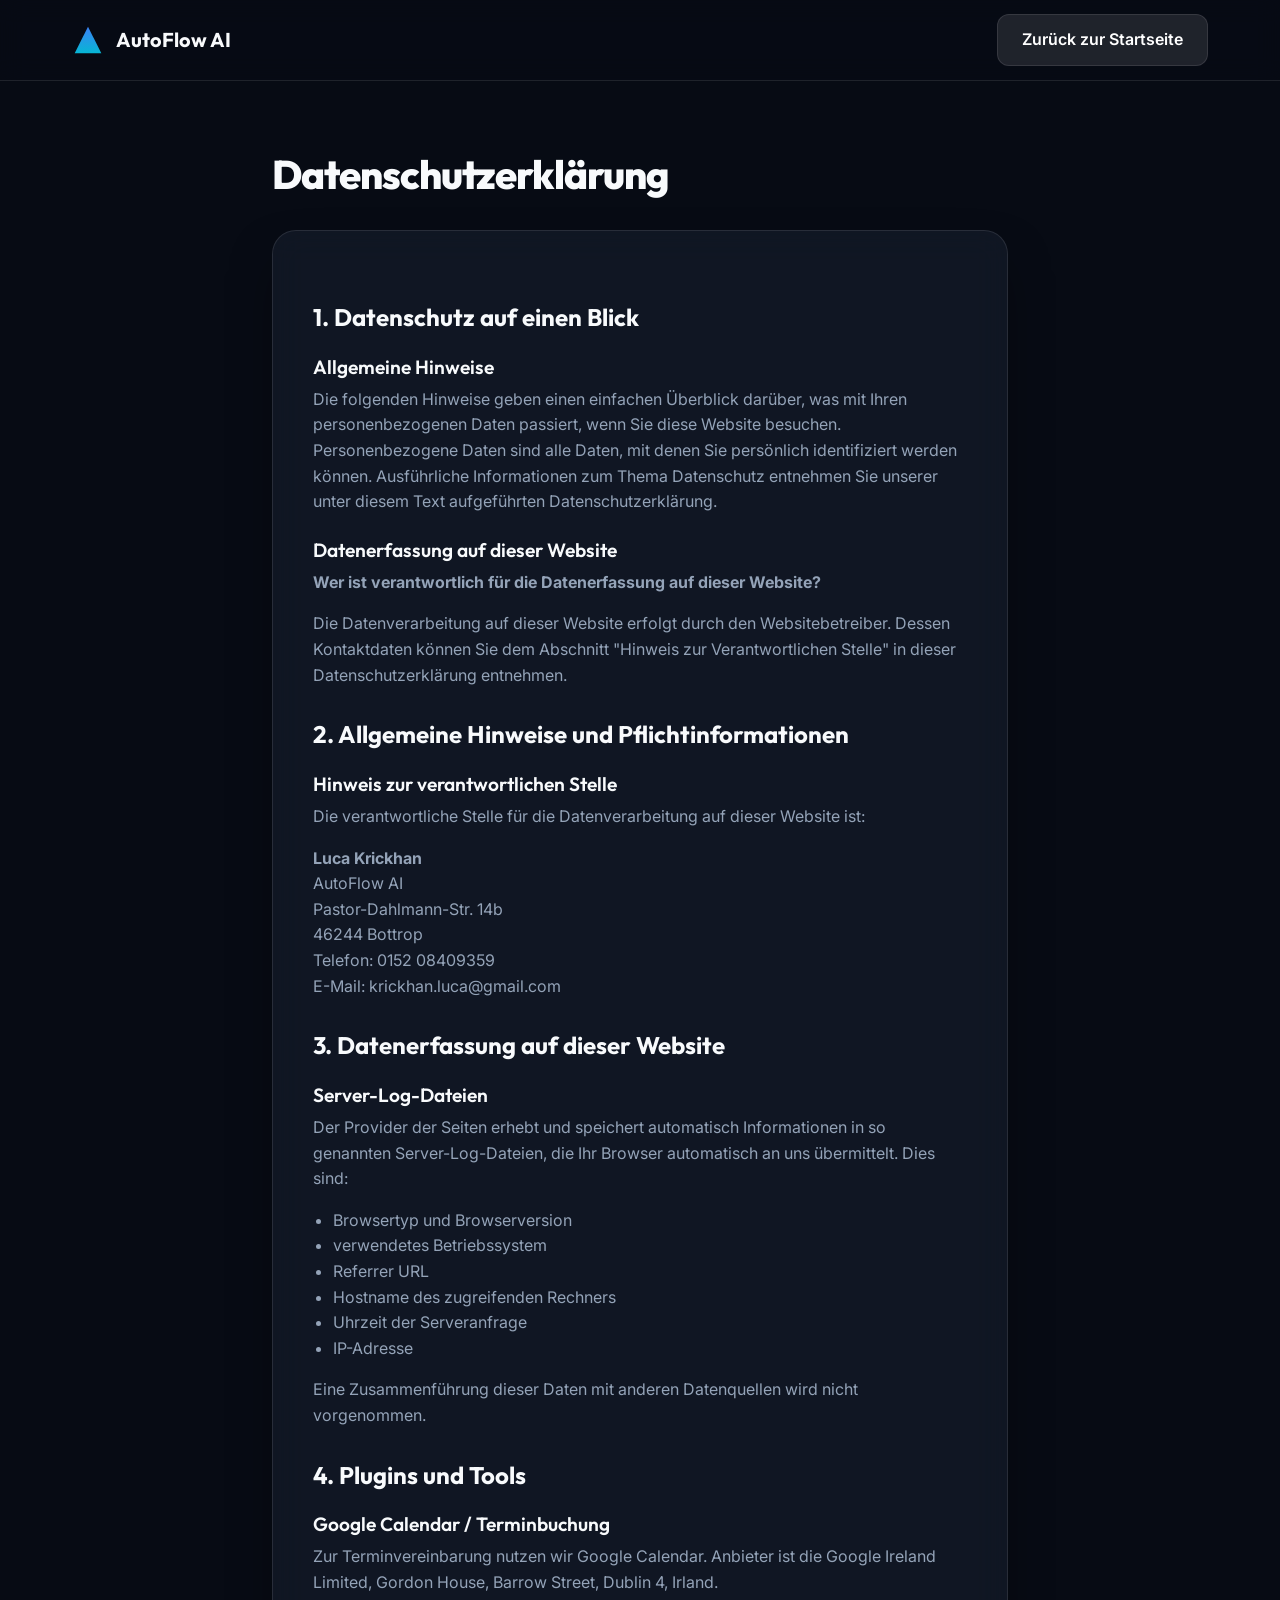
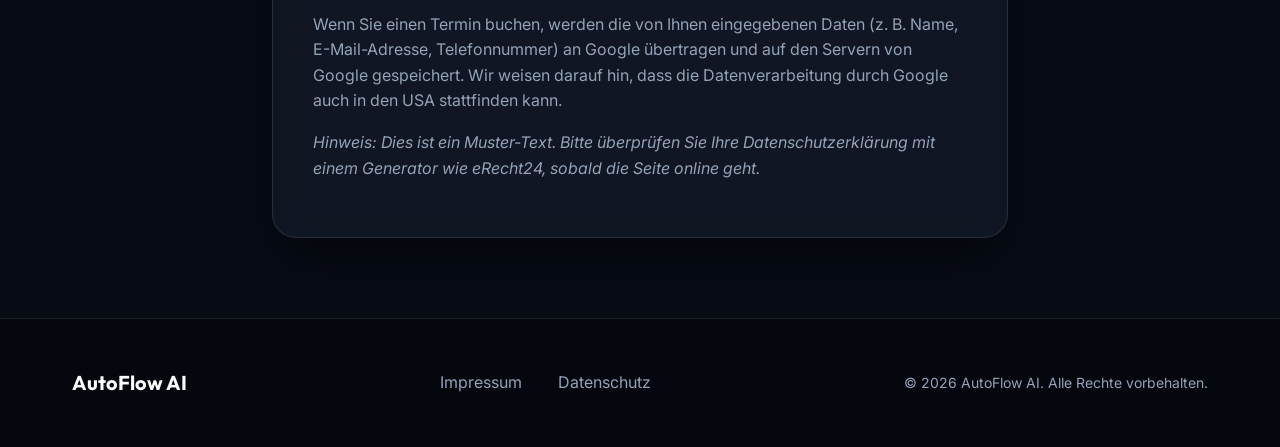
==== datenschutz.html @ 1776cad3 "SEO optimization and legal pages update" ====
<!DOCTYPE html>
<html lang="de">
<head>
    <meta charset="UTF-8">
    <meta name="viewport" content="width=device-width, initial-scale=1.0">
    <title>Datenschutzerklärung | AutoFlow AI</title>
    <link rel="preconnect" href="https://fonts.googleapis.com">
    <link rel="preconnect" href="https://fonts.gstatic.com" crossorigin>
    <link href="https://fonts.googleapis.com/css2?family=Inter:wght@300;400;500;600;700&family=Outfit:wght@400;600;800&display=swap" rel="stylesheet">
    <link rel="stylesheet" href="style.css">
    <style>
        .legal-content {
            padding-top: 150px;
            padding-bottom: 80px;
            max-width: 800px;
        }
        .legal-content h1 {
            font-size: 2.5rem;
            margin-bottom: 2rem;
        }
        .legal-content h2 {
            font-size: 1.5rem;
            margin-top: 2rem;
            margin-bottom: 1rem;
        }
        .legal-content h3 {
            font-size: 1.2rem;
            margin-top: 1.5rem;
            margin-bottom: 0.5rem;
        }
        .legal-content p, .legal-content ul {
            margin-bottom: 1rem;
            color: var(--text-muted);
        }
        .legal-content ul {
            padding-left: 20px;
        }
    </style>
</head>
<body>
    <header class="navbar">
        <div class="container nav-container">
            <div class="logo">
                <a href="index.html" style="text-decoration: none; color: inherit; display: flex; align-items: center; gap: 0.75rem;">
                    <svg width="32" height="32" viewBox="0 0 24 24" fill="none" xmlns="http://www.w3.org/2000/svg">
                        <path d="M12 2L2 22H22L12 2Z" fill="url(#paint0_linear)"/>
                        <defs>
                            <linearGradient id="paint0_linear" x1="12" y1="2" x2="12" y2="22" gradientUnits="userSpaceOnUse">
                                <stop stop-color="#3B82F6"/>
                                <stop offset="1" stop-color="#06B6D4"/>
                            </linearGradient>
                        </defs>
                    </svg>
                    <span>AutoFlow AI</span>
                </a>
            </div>
            <a href="index.html" class="btn btn-secondary">Zurück zur Startseite</a>
        </div>
    </header>

    <main class="container legal-content">
        <h1>Datenschutzerklärung</h1>

        <div class="glass-card">
            <h2>1. Datenschutz auf einen Blick</h2>
            <h3>Allgemeine Hinweise</h3>
            <p>Die folgenden Hinweise geben einen einfachen Überblick darüber, was mit Ihren personenbezogenen Daten passiert, wenn Sie diese Website besuchen. Personenbezogene Daten sind alle Daten, mit denen Sie persönlich identifiziert werden können. Ausführliche Informationen zum Thema Datenschutz entnehmen Sie unserer unter diesem Text aufgeführten Datenschutzerklärung.</p>
            
            <h3>Datenerfassung auf dieser Website</h3>
            <p><strong>Wer ist verantwortlich für die Datenerfassung auf dieser Website?</strong></p>
            <p>Die Datenverarbeitung auf dieser Website erfolgt durch den Websitebetreiber. Dessen Kontaktdaten können Sie dem Abschnitt "Hinweis zur Verantwortlichen Stelle" in dieser Datenschutzerklärung entnehmen.</p>

            <h2>2. Allgemeine Hinweise und Pflicht&shy;informationen</h2>
            <h3>Hinweis zur verantwortlichen Stelle</h3>
            <p>Die verantwortliche Stelle für die Datenverarbeitung auf dieser Website ist:</p>
            <p>
                <strong>Luca Krickhan</strong><br>
                AutoFlow AI<br>
                Pastor-Dahlmann-Str. 14b<br>
                46244 Bottrop<br>
                Telefon: 0152 08409359<br>
                E-Mail: krickhan.luca@gmail.com
            </p>

            <h2>3. Datenerfassung auf dieser Website</h2>
            <h3>Server-Log-Dateien</h3>
            <p>Der Provider der Seiten erhebt und speichert automatisch Informationen in so genannten Server-Log-Dateien, die Ihr Browser automatisch an uns übermittelt. Dies sind:</p>
            <ul>
                <li>Browsertyp und Browserversion</li>
                <li>verwendetes Betriebssystem</li>
                <li>Referrer URL</li>
                <li>Hostname des zugreifenden Rechners</li>
                <li>Uhrzeit der Serveranfrage</li>
                <li>IP-Adresse</li>
            </ul>
            <p>Eine Zusammenführung dieser Daten mit anderen Datenquellen wird nicht vorgenommen.</p>

            <h2>4. Plugins und Tools</h2>
            <h3>Google Calendar / Terminbuchung</h3>
            <p>Zur Terminvereinbarung nutzen wir Google Calendar. Anbieter ist die Google Ireland Limited, Gordon House, Barrow Street, Dublin 4, Irland.</p>
            <p>Wenn Sie einen Termin buchen, werden die von Ihnen eingegebenen Daten (z. B. Name, E-Mail-Adresse, Telefonnummer) an Google übertragen und auf den Servern von Google gespeichert. Wir weisen darauf hin, dass die Datenverarbeitung durch Google auch in den USA stattfinden kann.</p>
            
            <p><em>Hinweis: Dies ist ein Muster-Text. Bitte überprüfen Sie Ihre Datenschutzerklärung mit einem Generator wie eRecht24, sobald die Seite online geht.</em></p>
        </div>
    </main>

    <footer>
        <div class="container footer-content">
            <div class="logo">
                <span>AutoFlow AI</span>
            </div>
            <div class="footer-links">
                <a href="impressum.html">Impressum</a>
                <a href="datenschutz.html">Datenschutz</a>
            </div>
            <p>&copy; 2026 AutoFlow AI. Alle Rechte vorbehalten.</p>
        </div>
    </footer>
</body>
</html>
---- style.css ----
:root {
    --bg-dark: #070B14;
    --bg-panel: rgba(15, 23, 42, 0.6);
    --bg-card: rgba(30, 41, 59, 0.4);
    
    --text-main: #F8FAFC;
    --text-muted: #94A3B8;
    
    --accent-primary: #3B82F6;
    --accent-secondary: #06B6D4;
    --accent-glow: rgba(59, 130, 246, 0.5);
    
    --border-color: rgba(255, 255, 255, 0.1);
    --border-highlight: rgba(255, 255, 255, 0.2);
    
    --font-sans: 'Inter', sans-serif;
    --font-heading: 'Outfit', sans-serif;
}

* {
    margin: 0;
    padding: 0;
    box-sizing: border-box;
}

body {
    font-family: var(--font-sans);
    background-color: var(--bg-dark);
    color: var(--text-main);
    line-height: 1.6;
    overflow-x: hidden;
    position: relative;
}

/* Background Blobs */
.blob-bg {
    position: fixed;
    top: -20%;
    left: -10%;
    width: 60vw;
    height: 60vw;
    border-radius: 50%;
    background: radial-gradient(circle, var(--accent-glow) 0%, transparent 60%);
    filter: blur(120px);
    z-index: -1;
    pointer-events: none;
}

.blob-2 {
    top: 40%;
    left: auto;
    right: -20%;
    background: radial-gradient(circle, rgba(6, 182, 212, 0.3) 0%, transparent 60%);
}

.container {
    max-width: 1200px;
    margin: 0 auto;
    padding: 0 2rem;
}

/* Typography */
h1, h2, h3 {
    font-family: var(--font-heading);
    line-height: 1.2;
    margin-bottom: 1rem;
}

h1 {
    font-size: 3.5rem;
    font-weight: 800;
    letter-spacing: -1px;
}

h2 {
    font-size: 2.5rem;
    font-weight: 700;
}

h3 {
    font-size: 1.25rem;
    font-weight: 600;
}

.text-gradient {
    background: linear-gradient(to right, var(--accent-primary), var(--accent-secondary));
    -webkit-background-clip: text;
    -webkit-text-fill-color: transparent;
    display: inline-block;
}

.text-center {
    text-align: center;
}

.section-heading {
    margin-bottom: 4rem;
}

.section-heading p {
    color: var(--text-muted);
    font-size: 1.125rem;
    max-width: 600px;
    margin: 0 auto;
}

/* Glassmorphism */
.glass-card, .glass-panel {
    background: var(--bg-card);
    backdrop-filter: blur(16px);
    -webkit-backdrop-filter: blur(16px);
    border: 1px solid var(--border-color);
    border-radius: 1.5rem;
    box-shadow: 0 25px 50px -12px rgba(0, 0, 0, 0.5);
    transition: transform 0.3s ease, border-color 0.3s ease;
}

.glass-card:hover {
    transform: translateY(-5px);
    border-color: var(--border-highlight);
}

/* Buttons */
.btn {
    display: inline-block;
    padding: 0.75rem 1.5rem;
    border-radius: 0.75rem;
    font-weight: 600;
    text-decoration: none;
    transition: all 0.3s ease;
    cursor: pointer;
    font-family: var(--font-sans);
    border: none;
}

.btn-primary {
    background: linear-gradient(135deg, var(--accent-primary), var(--accent-secondary));
    color: white;
    box-shadow: 0 4px 14px 0 var(--accent-glow);
}

.btn-primary:hover {
    box-shadow: 0 6px 20px rgba(6, 182, 212, 0.6);
    transform: translateY(-2px);
}

.btn-secondary {
    background: rgba(255, 255, 255, 0.1);
    color: white;
    border: 1px solid var(--border-color);
}

.btn-secondary:hover {
    background: rgba(255, 255, 255, 0.15);
    border-color: var(--border-highlight);
}

.btn-large {
    padding: 1rem 2rem;
    font-size: 1.125rem;
}

.btn-full {
    width: 100%;
    text-align: center;
}

/* Navbar */
.navbar {
    position: fixed;
    top: 0;
    width: 100%;
    z-index: 100;
    background: rgba(7, 11, 20, 0.8);
    backdrop-filter: blur(12px);
    border-bottom: 1px solid var(--border-color);
}

.nav-container {
    display: flex;
    justify-content: space-between;
    align-items: center;
    height: 80px;
}

.logo {
    display: flex;
    align-items: center;
    gap: 0.75rem;
    font-family: var(--font-heading);
    font-size: 1.25rem;
    font-weight: 700;
}

.nav-links a {
    color: var(--text-muted);
    text-decoration: none;
    margin: 0 1.5rem;
    font-weight: 500;
    transition: color 0.2s;
}

.nav-links a:hover {
    color: var(--text-main);
}

/* Sections */
section {
    padding: 6rem 0;
}

/* Hero Section */
.hero {
    display: grid;
    grid-template-columns: 1fr 1fr;
    gap: 4rem;
    align-items: center;
    min-height: 100vh;
    padding-top: 120px;
}

.badge {
    display: inline-block;
    padding: 0.5rem 1rem;
    background: rgba(59, 130, 246, 0.1);
    color: var(--accent-primary);
    border: 1px solid rgba(59, 130, 246, 0.2);
    border-radius: 2rem;
    font-size: 0.875rem;
    font-weight: 600;
    margin-bottom: 1.5rem;
}

.hero p {
    color: var(--text-muted);
    font-size: 1.25rem;
    margin-bottom: 2.5rem;
}

.hero-buttons {
    display: flex;
    gap: 1rem;
}

/* Hero Mockup Panel */
.main-panel {
    border-radius: 1rem;
    overflow: hidden;
    background: rgba(15, 23, 42, 0.8);
}

.panel-header {
    background: rgba(0, 0, 0, 0.2);
    padding: 1rem;
    display: flex;
    align-items: center;
    border-bottom: 1px solid var(--border-color);
}

.dots {
    display: flex;
    gap: 6px;
}

.dots span {
    width: 12px;
    height: 12px;
    border-radius: 50%;
    background: #ff5f56;
}
.dots span:nth-child(2) { background: #ffbd2e; }
.dots span:nth-child(3) { background: #27c93f; }

.panel-header .title {
    margin-left: 1rem;
    font-size: 0.875rem;
    color: var(--text-muted);
    font-family: var(--font-heading);
}

.panel-body {
    padding: 1.5rem;
    display: flex;
    flex-direction: column;
    gap: 1.5rem;
}

.message {
    display: flex;
    gap: 1rem;
}

.message .avatar {
    width: 40px;
    height: 40px;
    border-radius: 50%;
    background: #334155;
    display: flex;
    align-items: center;
    justify-content: center;
    font-weight: bold;
    flex-shrink: 0;
}

.message .avatar.ai {
    background: linear-gradient(135deg, var(--accent-primary), var(--accent-secondary));
}

.message .text {
    background: rgba(255, 255, 255, 0.05);
    padding: 1rem;
    border-radius: 0 1rem 1rem 1rem;
    font-size: 0.9rem;
    border: 1px solid var(--border-color);
}

.message.outgoing {
    flex-direction: row-reverse;
}

.message.outgoing .text {
    border-radius: 1rem 0 1rem 1rem;
    background: rgba(59, 130, 246, 0.1);
    border-color: rgba(59, 130, 246, 0.3);
}

.inline-btn {
    display: inline-block;
    padding: 0.5rem 1rem;
    background: rgba(255,255,255,0.1);
    border-radius: 0.5rem;
    text-decoration: none;
    color: white;
    margin-top: 0.5rem;
    margin-right: 0.5rem;
    font-size: 0.8rem;
    border: 1px solid var(--border-color);
}

.inline-btn:hover {
    background: var(--accent-primary);
    border-color: var(--accent-primary);
}

.status-indicator {
    display: flex;
    align-items: center;
    gap: 0.5rem;
    font-size: 0.75rem;
    color: var(--text-muted);
    align-self: center;
    margin-top: 1rem;
}

.pulse {
    width: 8px;
    height: 8px;
    background: #10B981;
    border-radius: 50%;
    box-shadow: 0 0 0 0 rgba(16, 185, 129, 0.7);
    animation: pulse 2s infinite;
}

@keyframes pulse {
    0% { box-shadow: 0 0 0 0 rgba(16, 185, 129, 0.7); }
    70% { box-shadow: 0 0 0 10px rgba(16, 185, 129, 0); }
    100% { box-shadow: 0 0 0 0 rgba(16, 185, 129, 0); }
}

/* Grid Layouts */
.grid {
    display: grid;
    gap: 2rem;
}

.features-grid {
    grid-template-columns: repeat(3, 1fr);
}

.glass-card {
    padding: 2.5rem;
}

.icon-wrapper {
    width: 56px;
    height: 56px;
    background: rgba(59, 130, 246, 0.1);
    border-radius: 1rem;
    display: flex;
    align-items: center;
    justify-content: center;
    color: var(--accent-primary);
    margin-bottom: 1.5rem;
    border: 1px solid rgba(59, 130, 246, 0.2);
}

.glass-card p {
    color: var(--text-muted);
}

/* How it works */
.steps-container {
    display: grid;
    grid-template-columns: repeat(3, 1fr);
    gap: 2rem;
    position: relative;
}

.step {
    text-align: center;
    position: relative;
    padding: 2rem;
}

.step-number {
    width: 64px;
    height: 64px;
    background: var(--bg-card);
    border: 2px solid var(--accent-primary);
    border-radius: 50%;
    display: flex;
    align-items: center;
    justify-content: center;
    font-size: 1.5rem;
    font-weight: 700;
    margin: 0 auto 1.5rem;
    color: var(--accent-primary);
    box-shadow: 0 0 20px var(--accent-glow);
}

.step p {
    color: var(--text-muted);
}

/* Pricing */
.pricing-card {
    max-width: 500px;
    margin: 0 auto;
    padding: 3rem;
    position: relative;
    overflow: hidden;
}

.pricing-card::before {
    content: '';
    position: absolute;
    top: 0;
    left: 0;
    right: 0;
    height: 4px;
    background: linear-gradient(to right, var(--accent-primary), var(--accent-secondary));
}

.pricing-header {
    margin-bottom: 2rem;
    padding-bottom: 2rem;
    border-bottom: 1px solid var(--border-color);
}

.pricing-header .price {
    font-size: 4rem;
    font-weight: 800;
    color: var(--text-main);
    line-height: 1;
    margin: 1rem 0;
}

.price .currency {
    font-size: 2rem;
    vertical-align: super;
}

.price .period {
    font-size: 1rem;
    color: var(--text-muted);
    font-weight: 500;
}

.setup-fee {
    color: var(--accent-secondary);
    font-weight: 600;
    font-size: 1.1rem;
}

.pricing-features {
    list-style: none;
    text-align: left;
    margin-bottom: 2rem;
}

.pricing-features li {
    display: flex;
    align-items: center;
    gap: 0.75rem;
    margin-bottom: 1rem;
    color: var(--text-main);
}

.pricing-features svg {
    color: var(--accent-primary);
    flex-shrink: 0;
}

.guarantee-box {
    background: rgba(16, 185, 129, 0.1);
    border: 1px solid rgba(16, 185, 129, 0.3);
    padding: 1rem;
    border-radius: 0.75rem;
    font-size: 0.875rem;
    color: #A7F3D0;
    margin-bottom: 2rem;
    text-align: left;
}

/* Testimonials */
.testimonial-grid {
    grid-template-columns: repeat(2, 1fr);
}

.testimonial-card p {
    font-size: 1.125rem;
    font-style: italic;
    margin-bottom: 2rem;
    color: var(--text-main);
}

.author {
    display: flex;
    align-items: center;
    gap: 1rem;
}

.author-info strong {
    display: block;
    color: var(--accent-primary);
}

.author-info span {
    font-size: 0.875rem;
    color: var(--text-muted);
}

/* CTA */
.cta-card {
    padding: 5rem 2rem;
    background: linear-gradient(180deg, var(--bg-card) 0%, rgba(15, 23, 42, 0.8) 100%);
}

.cta-card h2 {
    font-size: 3rem;
}

.cta-card p {
    font-size: 1.25rem;
    color: var(--text-muted);
    margin-bottom: 2.5rem;
}

.cta-bounce {
    animation: bounce 2s infinite;
}

@keyframes bounce {
    0%, 20%, 50%, 80%, 100% { transform: translateY(0); }
    40% { transform: translateY(-10px); }
    60% { transform: translateY(-5px); }
}

/* Footer */
footer {
    border-top: 1px solid var(--border-color);
    padding: 3rem 0;
    background: #04070D;
}

.footer-content {
    display: flex;
    justify-content: space-between;
    align-items: center;
}

.footer-links a {
    color: var(--text-muted);
    text-decoration: none;
    margin: 0 1rem;
}

.footer-links a:hover {
    color: var(--text-main);
}

footer p {
    color: var(--text-muted);
    font-size: 0.875rem;
}

/* Responsive */
@media (max-width: 992px) {
    .hero {
        grid-template-columns: 1fr;
        text-align: center;
    }
    
    .hero-content {
        order: 1;
    }
    
    .hero-visual {
        order: 2;
    }
    
    .hero-buttons {
        justify-content: center;
    }
    
    .badge {
        margin: 0 auto 1.5rem;
    }
    
    h1 {
        font-size: 3rem;
    }
    
    .features-grid, .testimonial-grid {
        grid-template-columns: 1fr;
    }
    
    .steps-container {
        grid-template-columns: 1fr;
    }
    
    .step::after {
        display: none;
    }
}

@media (max-width: 768px) {
    .nav-links {
        display: none;
    }
    
    h1 {
        font-size: 2.5rem;
    }
    
    h2 {
        font-size: 2rem;
    }
    
    .footer-content {
        flex-direction: column;
        gap: 1.5rem;
        text-align: center;
    }
}
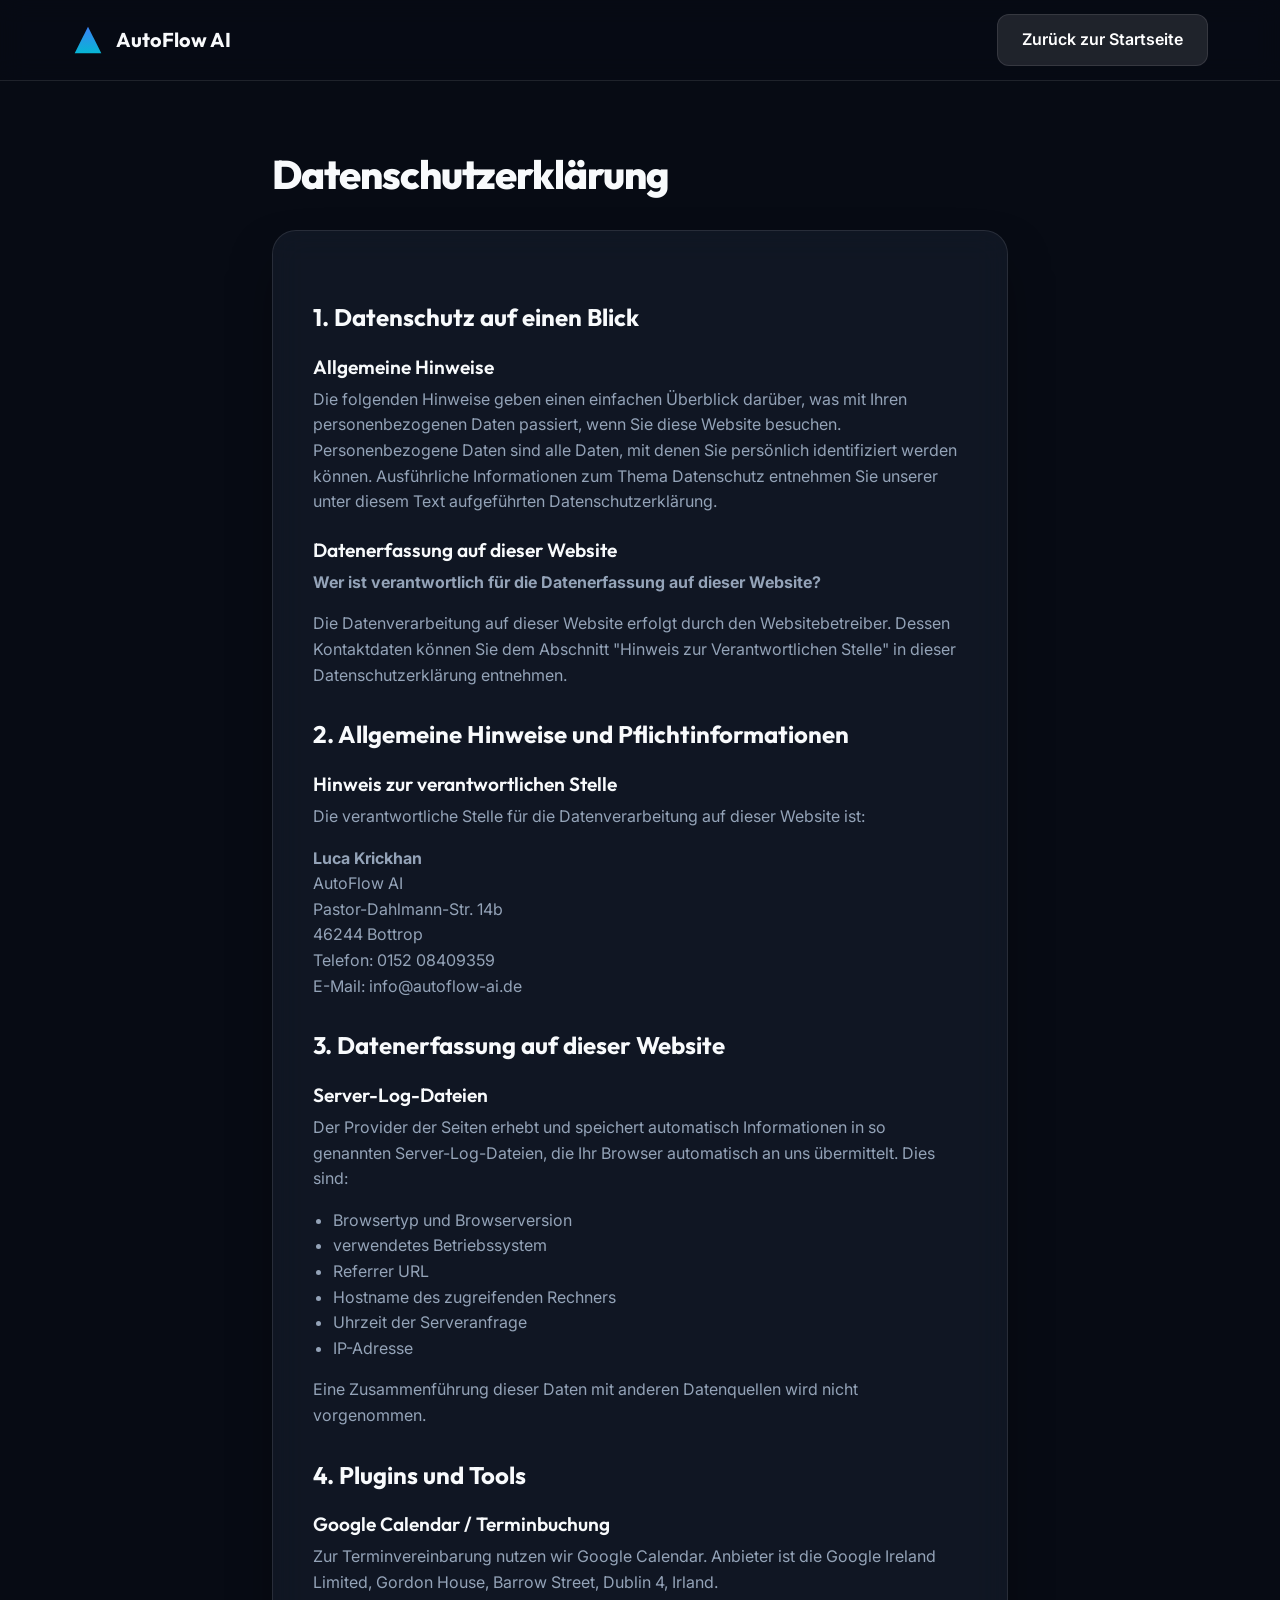
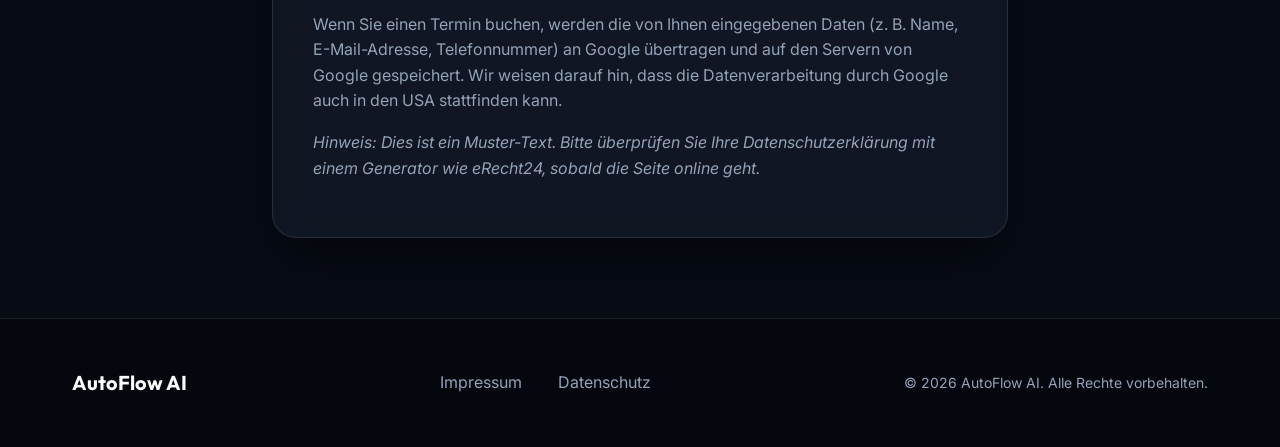
==== commit 0f4b6a5b: "Update contact email to info@autoflow-ai.de" ====
--- a/datenschutz.html
+++ b/datenschutz.html
@@ -79,7 +79,7 @@
                 Pastor-Dahlmann-Str. 14b<br>
                 46244 Bottrop<br>
                 Telefon: 0152 08409359<br>
-                E-Mail: krickhan.luca@gmail.com
+                E-Mail: info@autoflow-ai.de
             </p>
 
             <h2>3. Datenerfassung auf dieser Website</h2>
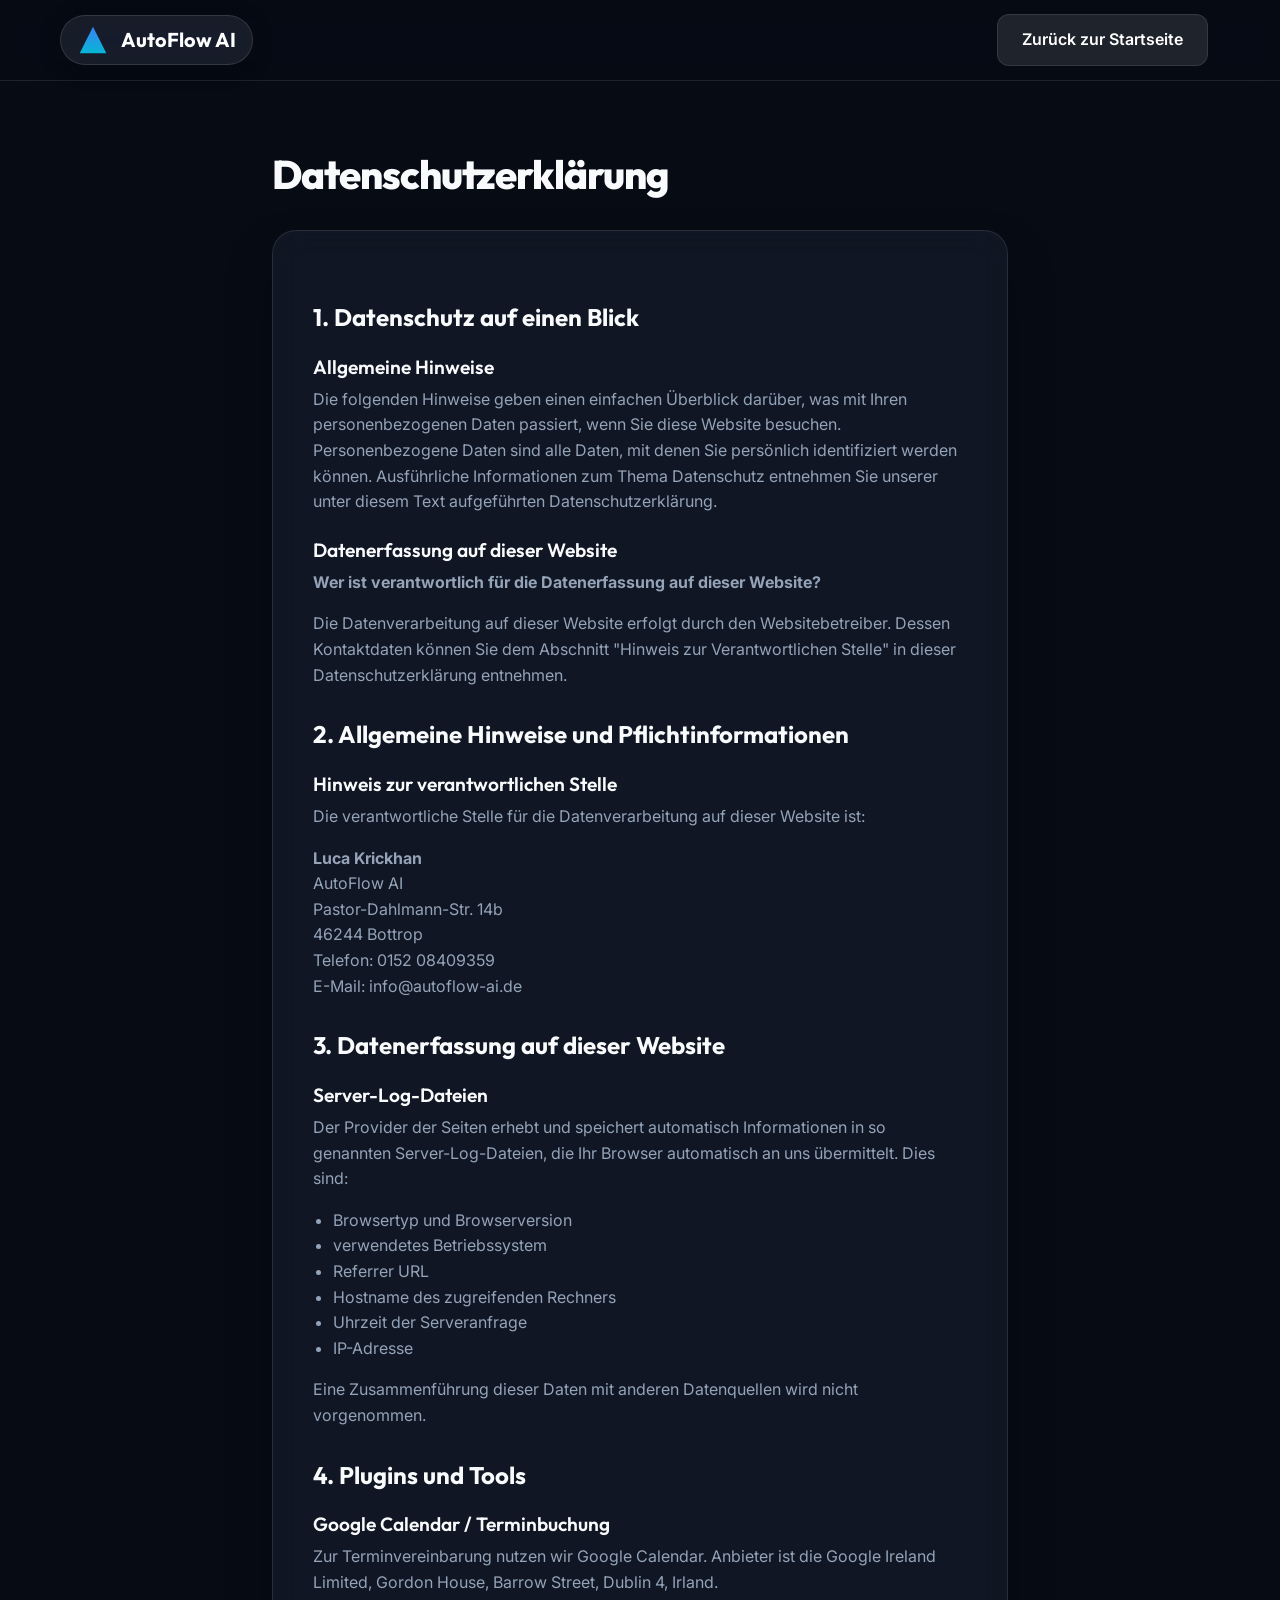
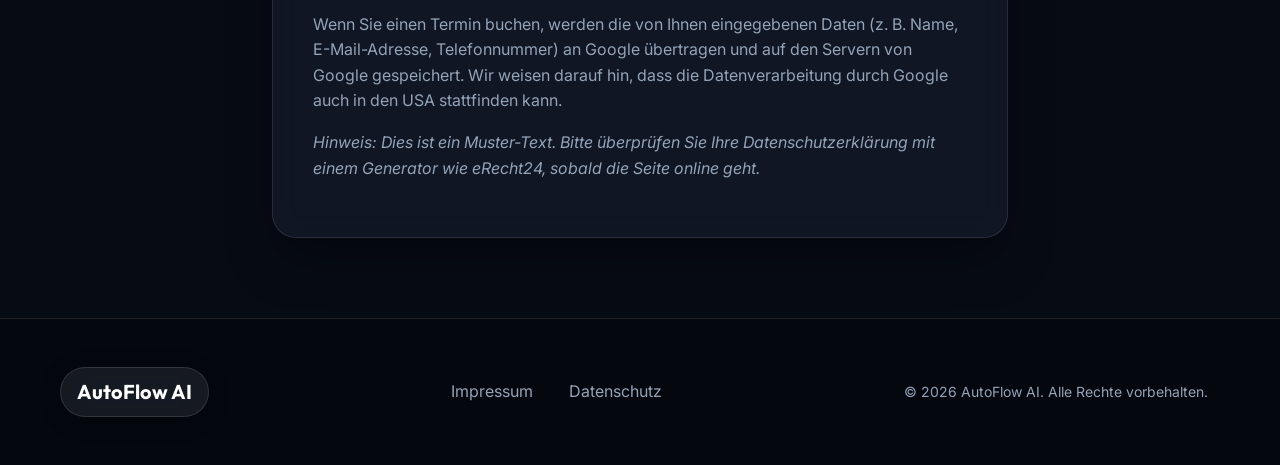
==== commit 4f7ae327: "feat: Add favicon, clean tab title, and improve SEO meta tags - Generated all favicon sizes (16, 32," ====
--- a/datenschutz.html
+++ b/datenschutz.html
@@ -4,6 +4,24 @@
     <meta charset="UTF-8">
     <meta name="viewport" content="width=device-width, initial-scale=1.0">
     <title>Datenschutzerklärung | AutoFlow AI</title>
+    <meta name="description" content="Datenschutzerklärung von AutoFlow AI – Ihre Daten bei der KI-gestützten Automatisierungslösung für Autohäuser und Werkstätten.">
+    <meta name="keywords" content="AutoFlow AI, Datenschutz, Datenschutzerklärung, KI Autohaus, Automatisierung Werkstatt">
+
+    <!-- Open Graph -->
+    <meta property="og:type" content="website">
+    <meta property="og:url" content="https://autoflow-ai.de/datenschutz.html">
+    <meta property="og:title" content="Datenschutzerklärung | AutoFlow AI">
+    <meta property="og:description" content="Datenschutzerklärung von AutoFlow AI – Ihre Daten bei der KI-gestützten Automatisierungslösung für Autohäuser und Werkstätten.">
+    <meta property="og:image" content="https://autoflow-ai.de/logo.png">
+
+    <!-- Favicon Configuration -->
+    <link rel="icon" type="image/png" sizes="16x16" href="favicon-16x16.png">
+    <link rel="icon" type="image/png" sizes="32x32" href="favicon-32x32.png">
+    <link rel="icon" type="image/png" sizes="48x48" href="favicon-48x48.png">
+    <link rel="shortcut icon" href="favicon.ico" type="image/x-icon">
+    <link rel="apple-touch-icon" sizes="180x180" href="apple-touch-icon.png">
+    <link rel="manifest" href="site.webmanifest">
+
     <link rel="preconnect" href="https://fonts.googleapis.com">
     <link rel="preconnect" href="https://fonts.gstatic.com" crossorigin>
     <link href="https://fonts.googleapis.com/css2?family=Inter:wght@300;400;500;600;700&family=Outfit:wght@400;600;800&display=swap" rel="stylesheet">
--- a/style.css
+++ b/style.css
@@ -165,6 +165,28 @@
     text-align: center;
 }
 
+.btn-dashboard {
+    background: rgba(255, 255, 255, 0.03);
+    backdrop-filter: blur(10px);
+    -webkit-backdrop-filter: blur(10px);
+    border: 1px solid rgba(255, 255, 255, 0.1);
+    color: white;
+    display: flex;
+    align-items: center;
+    gap: 8px;
+    font-size: 0.9rem;
+}
+
+.btn-dashboard:hover {
+    background: rgba(255, 255, 255, 0.08);
+    border-color: rgba(255, 255, 255, 0.2);
+    transform: translateY(-2px);
+}
+
+.btn-dashboard svg {
+    opacity: 0.7;
+}
+
 /* Navbar */
 .navbar {
     position: fixed;
@@ -183,13 +205,54 @@
     height: 80px;
 }
 
+.nav-right {
+    display: flex;
+    align-items: center;
+    gap: 1rem;
+}
+
 .logo {
     display: flex;
     align-items: center;
-    gap: 0.75rem;
+    gap: 12px;
     font-family: var(--font-heading);
     font-size: 1.25rem;
     font-weight: 700;
+    color: #fff;
+    padding: 8px 16px;
+    margin-left: -12px;
+    border-radius: 100px;
+    background: rgba(255, 255, 255, 0.08);
+    backdrop-filter: blur(20px) saturate(180%);
+    -webkit-backdrop-filter: blur(20px) saturate(180%);
+    border: 1px solid rgba(255, 255, 255, 0.12);
+    box-shadow: 0 4px 24px -1px rgba(0, 0, 0, 0.2);
+    transition: all 0.4s cubic-bezier(0.4, 0, 0.2, 1);
+    text-decoration: none;
+}
+
+.logo:hover {
+    background: rgba(255, 255, 255, 0.12);
+    border-color: rgba(255, 255, 255, 0.2);
+    transform: translateY(-2px);
+    box-shadow: 0 12px 32px -4px rgba(0, 0, 0, 0.3);
+}
+
+.logo-img {
+    height: 32px;
+    width: auto;
+    filter: brightness(1.1) drop-shadow(0 0 8px rgba(255, 255, 255, 0.2));
+    background: white;
+    padding: 5px;
+    border-radius: 10px;
+    box-shadow: 0 4px 12px rgba(0, 0, 0, 0.1);
+    transition: all 0.4s cubic-bezier(0.4, 0, 0.2, 1);
+}
+
+.logo:hover .logo-img {
+    transform: scale(1.1) rotate(-3deg);
+    filter: brightness(1.2) drop-shadow(0 0 12px rgba(255, 255, 255, 0.4));
+    box-shadow: 0 8px 20px rgba(0, 0, 0, 0.2);
 }
 
 .nav-links a {
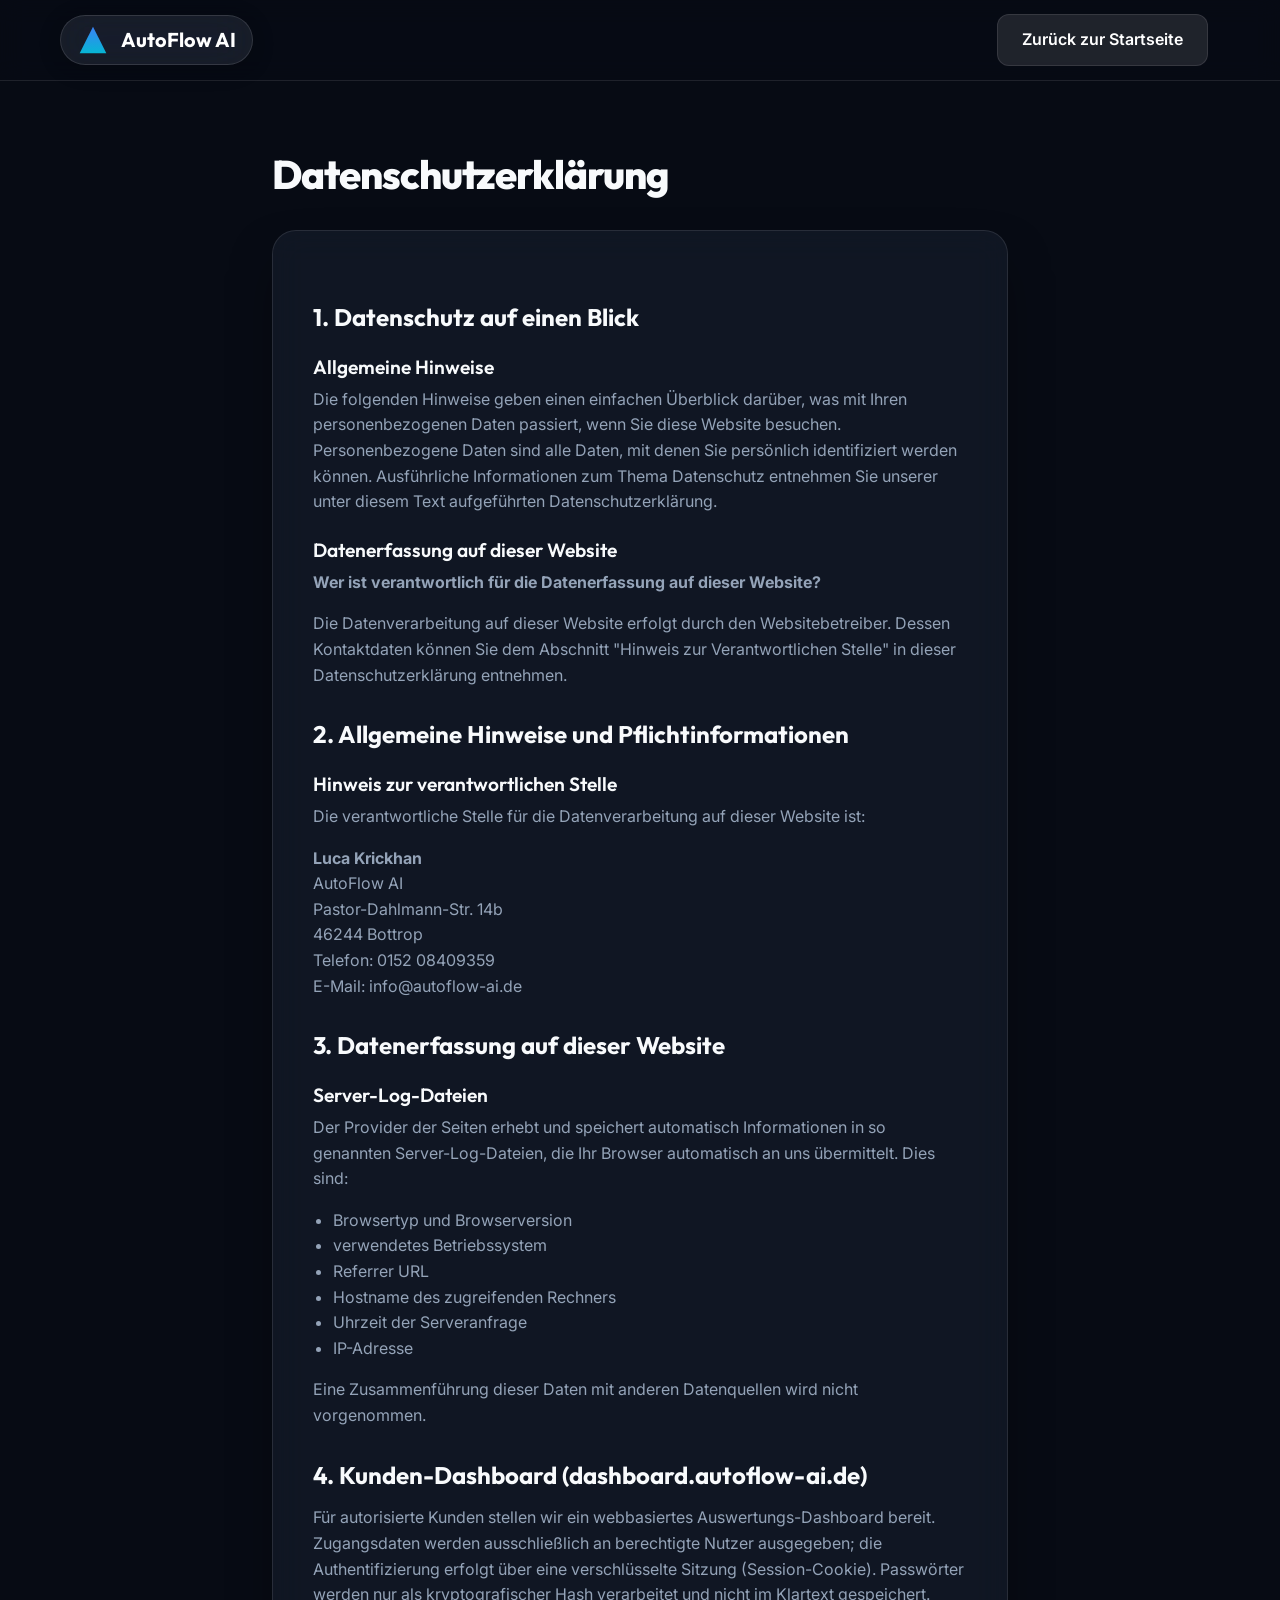
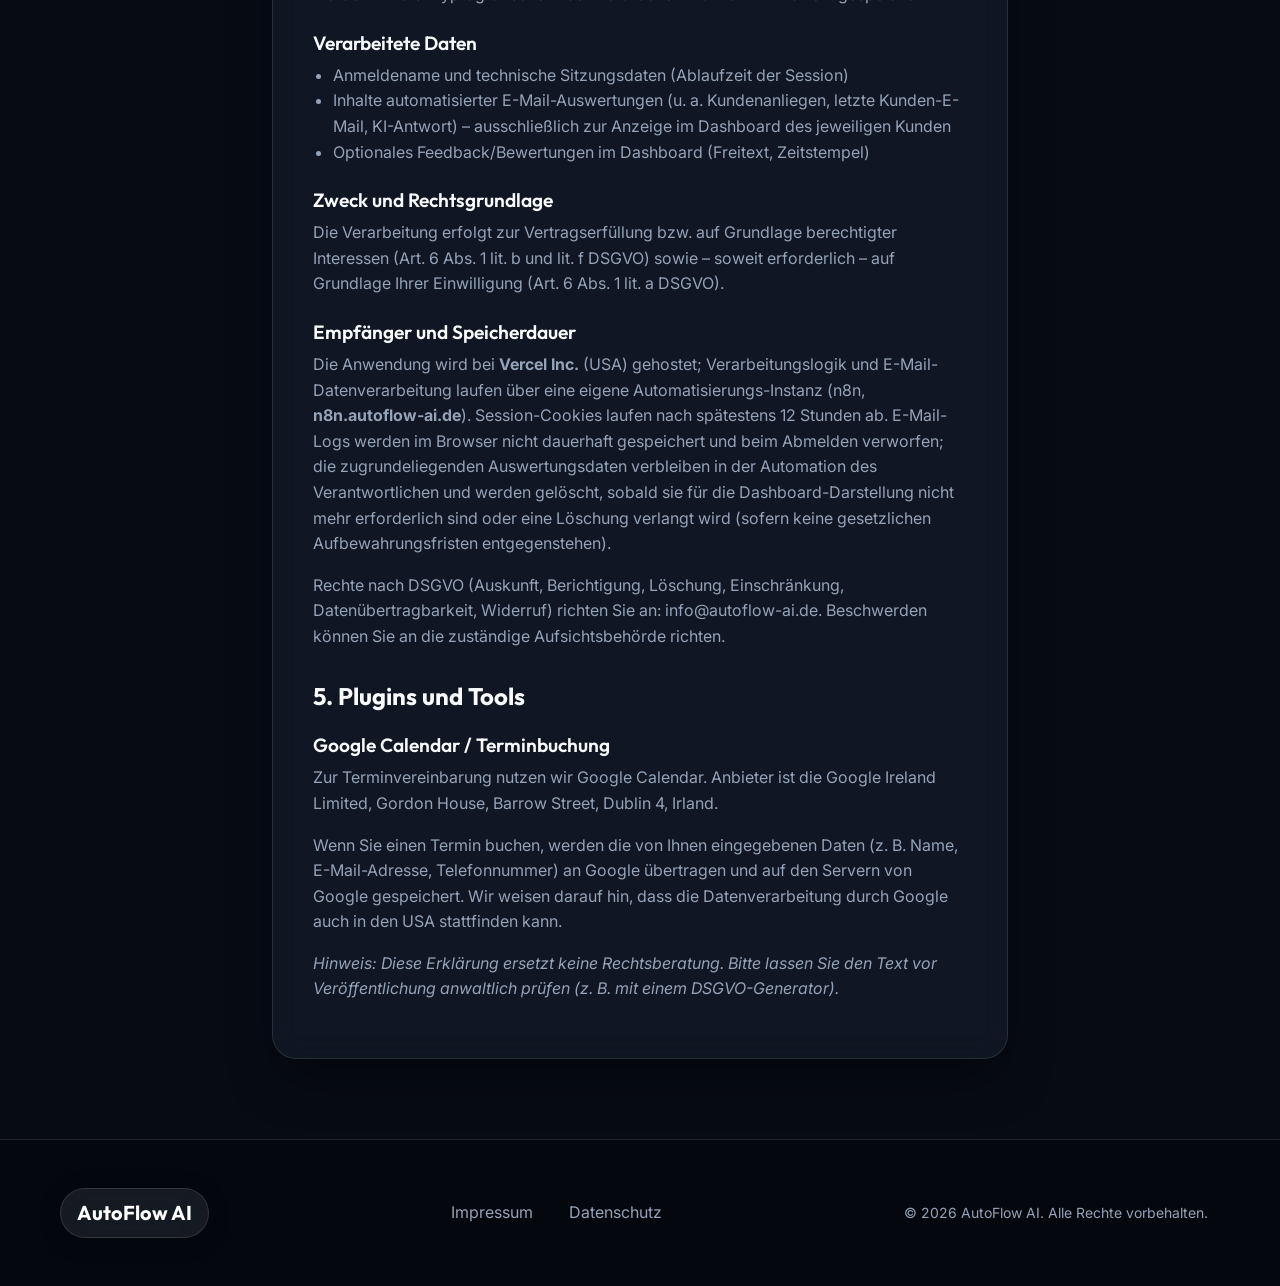
==== commit aa70ff93: "docs: cover dashboard processing and hosting in privacy policy - Document customer dashboard data, n" ====
--- a/datenschutz.html
+++ b/datenschutz.html
@@ -113,12 +113,47 @@
             </ul>
             <p>Eine Zusammenführung dieser Daten mit anderen Datenquellen wird nicht vorgenommen.</p>
 
-            <h2>4. Plugins und Tools</h2>
+            <h2>4. Kunden-Dashboard (dashboard.autoflow-ai.de)</h2>
+            <p>
+                Für autorisierte Kunden stellen wir ein webbasiertes Auswertungs-Dashboard bereit.
+                Zugangsdaten werden ausschließlich an berechtigte Nutzer ausgegeben; die Authentifizierung
+                erfolgt über eine verschlüsselte Sitzung (Session-Cookie). Passwörter werden nur als
+                kryptografischer Hash verarbeitet und nicht im Klartext gespeichert.
+            </p>
+            <h3>Verarbeitete Daten</h3>
+            <ul>
+                <li>Anmeldename und technische Sitzungsdaten (Ablaufzeit der Session)</li>
+                <li>Inhalte automatisierter E-Mail-Auswertungen (u. a. Kundenanliegen, letzte Kunden-E-Mail, KI-Antwort) – ausschließlich zur Anzeige im Dashboard des jeweiligen Kunden</li>
+                <li>Optionales Feedback/Bewertungen im Dashboard (Freitext, Zeitstempel)</li>
+            </ul>
+            <h3>Zweck und Rechtsgrundlage</h3>
+            <p>
+                Die Verarbeitung erfolgt zur Vertragserfüllung bzw. auf Grundlage berechtigter Interessen
+                (Art. 6 Abs. 1 lit. b und lit. f DSGVO) sowie – soweit erforderlich – auf Grundlage Ihrer
+                Einwilligung (Art. 6 Abs. 1 lit. a DSGVO).
+            </p>
+            <h3>Empfänger und Speicherdauer</h3>
+            <p>
+                Die Anwendung wird bei <strong>Vercel Inc.</strong> (USA) gehostet; Verarbeitungslogik und
+                E-Mail-Datenverarbeitung laufen über eine eigene Automatisierungs-Instanz
+                (n8n, <strong>n8n.autoflow-ai.de</strong>). Session-Cookies laufen nach spätestens 12 Stunden ab.
+                E-Mail-Logs werden im Browser nicht dauerhaft gespeichert und beim Abmelden verworfen;
+                die zugrundeliegenden Auswertungsdaten verbleiben in der Automation des Verantwortlichen
+                und werden gelöscht, sobald sie für die Dashboard-Darstellung nicht mehr erforderlich sind
+                oder eine Löschung verlangt wird (sofern keine gesetzlichen Aufbewahrungsfristen entgegenstehen).
+            </p>
+            <p>
+                Rechte nach DSGVO (Auskunft, Berichtigung, Löschung, Einschränkung, Datenübertragbarkeit,
+                Widerruf) richten Sie an: info@autoflow-ai.de. Beschwerden können Sie an die zuständige
+                Aufsichtsbehörde richten.
+            </p>
+
+            <h2>5. Plugins und Tools</h2>
             <h3>Google Calendar / Terminbuchung</h3>
             <p>Zur Terminvereinbarung nutzen wir Google Calendar. Anbieter ist die Google Ireland Limited, Gordon House, Barrow Street, Dublin 4, Irland.</p>
             <p>Wenn Sie einen Termin buchen, werden die von Ihnen eingegebenen Daten (z. B. Name, E-Mail-Adresse, Telefonnummer) an Google übertragen und auf den Servern von Google gespeichert. Wir weisen darauf hin, dass die Datenverarbeitung durch Google auch in den USA stattfinden kann.</p>
-            
-            <p><em>Hinweis: Dies ist ein Muster-Text. Bitte überprüfen Sie Ihre Datenschutzerklärung mit einem Generator wie eRecht24, sobald die Seite online geht.</em></p>
+
+            <p><em>Hinweis: Diese Erklärung ersetzt keine Rechtsberatung. Bitte lassen Sie den Text vor Veröffentlichung anwaltlich prüfen (z.&nbsp;B. mit einem DSGVO-Generator).</em></p>
         </div>
     </main>
 
--- a/style.css
+++ b/style.css
@@ -242,17 +242,23 @@
     height: 32px;
     width: auto;
     filter: brightness(1.1) drop-shadow(0 0 8px rgba(255, 255, 255, 0.2));
-    background: white;
-    padding: 5px;
-    border-radius: 10px;
-    box-shadow: 0 4px 12px rgba(0, 0, 0, 0.1);
+    background: transparent;
+    padding: 0;
+    border-radius: 0;
+    box-shadow: none;
     transition: all 0.4s cubic-bezier(0.4, 0, 0.2, 1);
 }
 
+/* SVG wordmark logo — needs more height since it includes the full text */
+.logo-svg {
+    height: 38px;
+    width: auto;
+}
+
 .logo:hover .logo-img {
-    transform: scale(1.1) rotate(-3deg);
-    filter: brightness(1.2) drop-shadow(0 0 12px rgba(255, 255, 255, 0.4));
-    box-shadow: 0 8px 20px rgba(0, 0, 0, 0.2);
+    transform: scale(1.05);
+    filter: brightness(1.2) drop-shadow(0 0 14px rgba(56, 189, 248, 0.5));
+    box-shadow: none;
 }
 
 .nav-links a {
